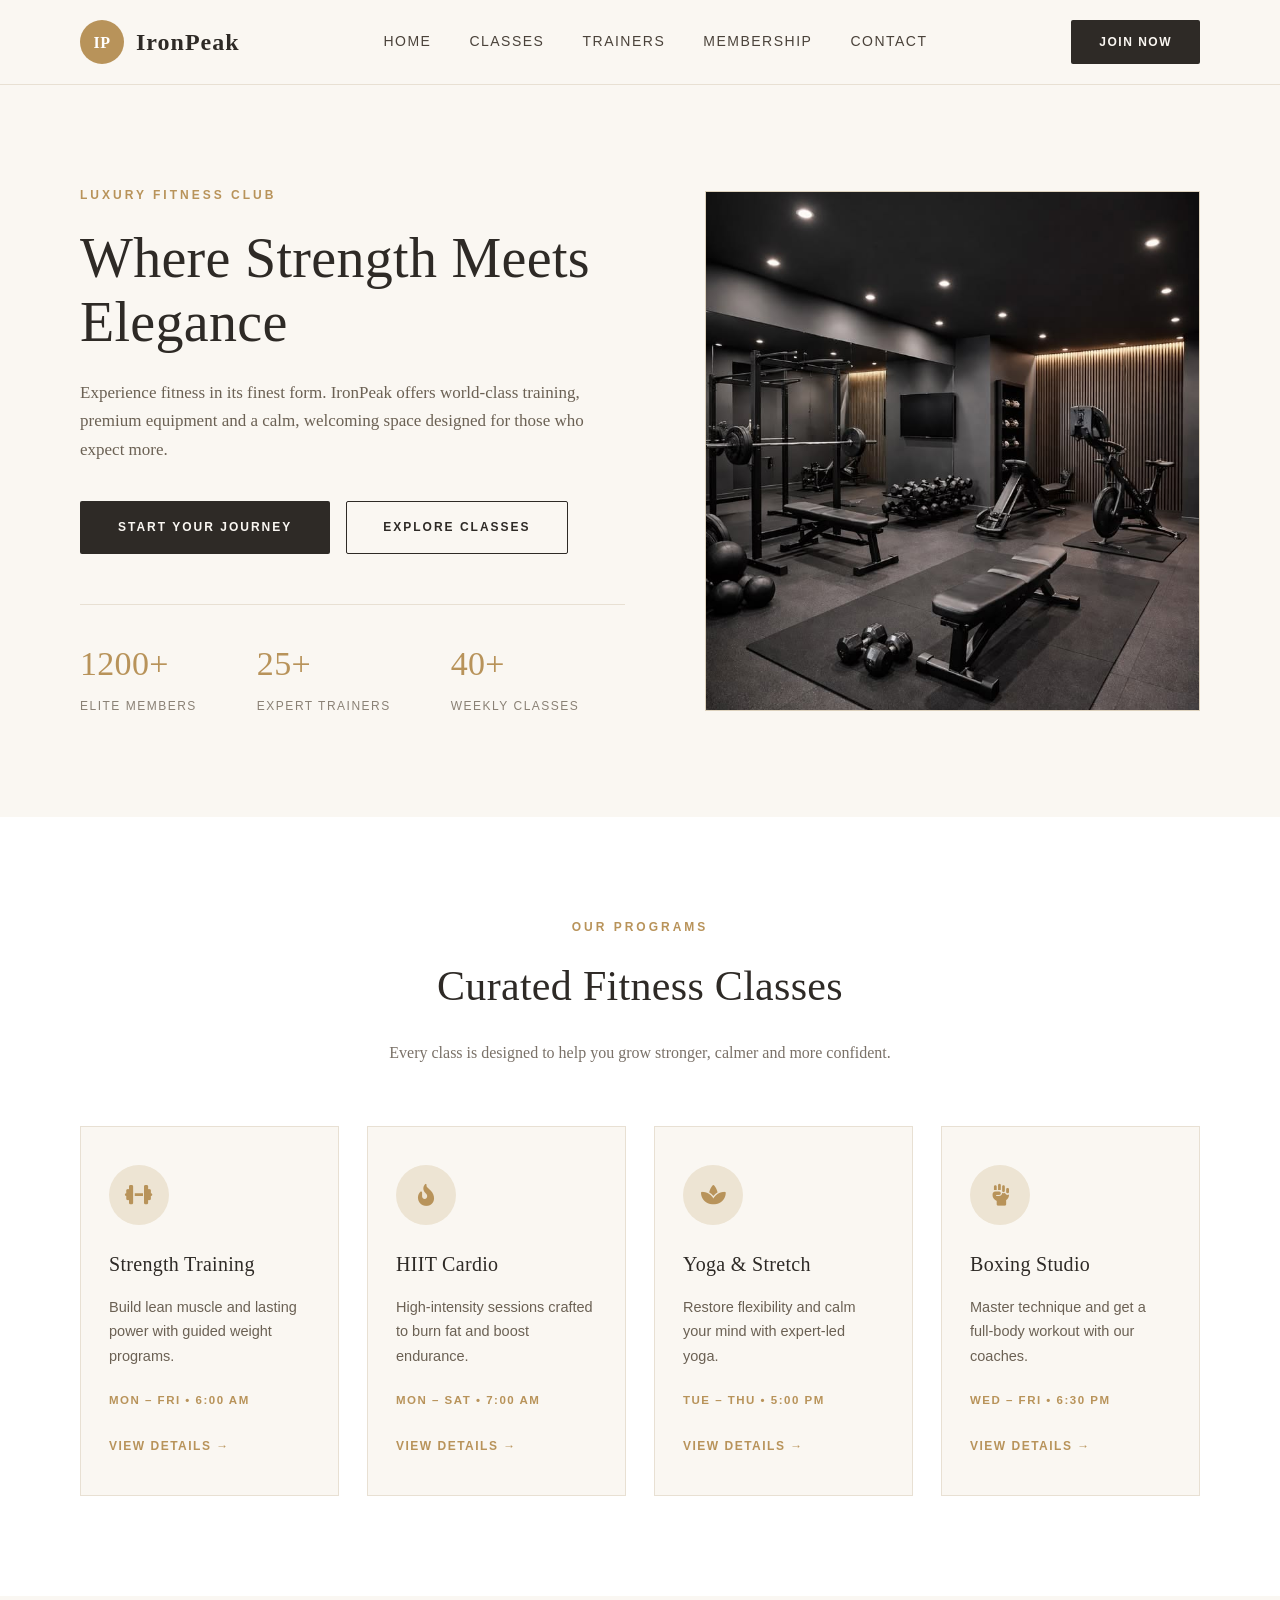
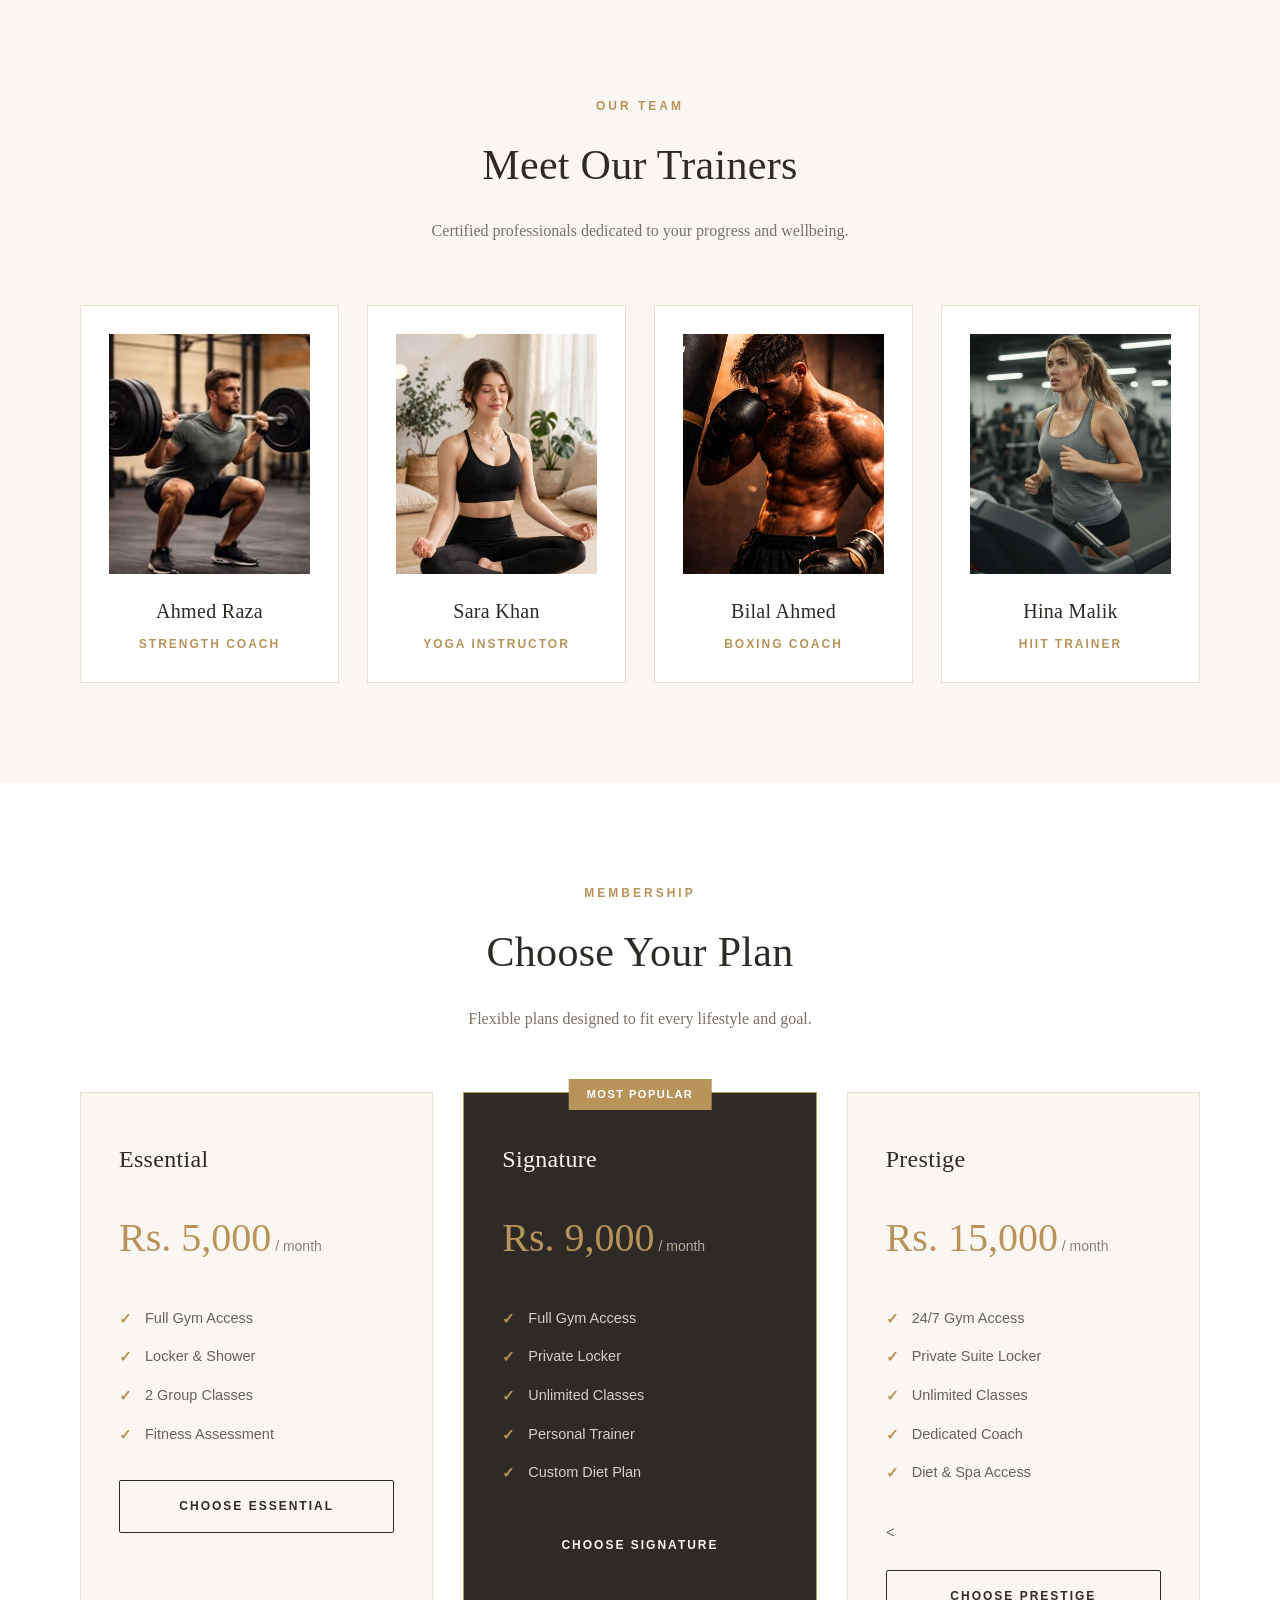
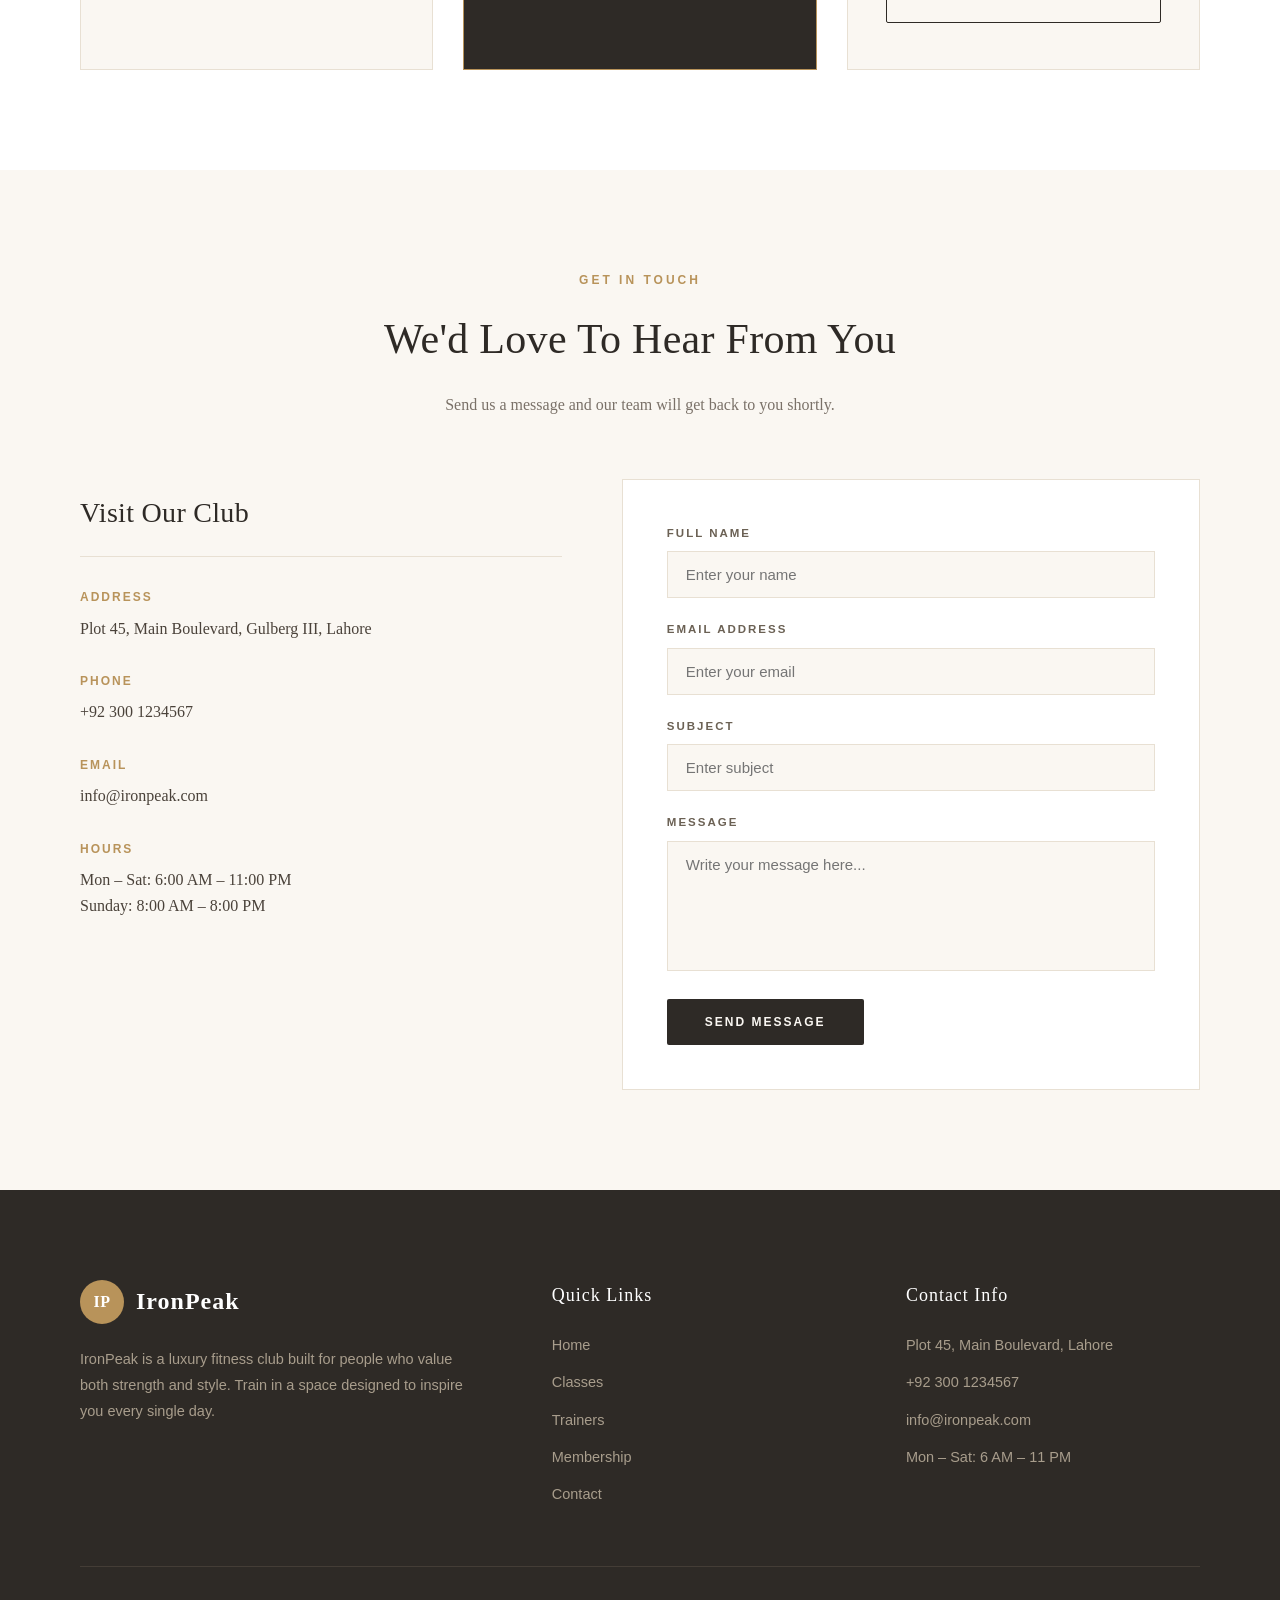
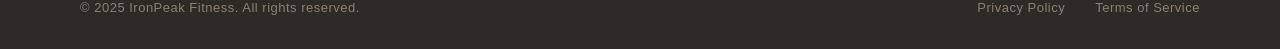
==== index.html @ 5d55758c "add assignment" ====
<!doctype html>
<html lang="en">
  <head>
    <meta charset="UTF-8" />
    <meta name="viewport" content="width=device-width, initial-scale=1.0" />
    <title>IronPeak — Luxury Fitness Club</title>
    <link
      rel="stylesheet"
      href="https://cdnjs.cloudflare.com/ajax/libs/font-awesome/6.5.1/css/all.min.css"
    />
    <link rel="stylesheet" href="style.css" />
  </head>
  <body>
    <!-- ===== HEADER ===== -->
    <header class="header">
      <div class="container header-inner">
        <a href="index.html" class="logo">
          <div class="logo-mark">IP</div>
          <div class="logo-text">IronPeak</div>
        </a>

        <nav class="nav">
          <a href="index.html">Home</a>
          <a href="#class">Classes</a>
          <a href="#trainers">Trainers</a>
          <a href="#membership">Membership</a>
          <a href="#contact">Contact</a>
        </nav>
        <a href="#membership" class="btn-header">Join Now</a>
      </div>
    </header>

    <!-- ===== HERO SECTION ===== -->
    <section class="hero" id="hero">
      <div class="container hero-inner">
        <div class="hero-text">
          <p class="hero-tag">LUXURY FITNESS CLUB</p>
          <h1>Where Strength Meets Elegance</h1>
          <p class="hero-desc">
            Experience fitness in its finest form. IronPeak offers world-class
            training, premium equipment and a calm, welcoming space designed for
            those who expect more.
          </p>

          <div class="hero-buttons">
            <a href="#membership" class="btn">Start Your Journey</a>
            <a href="#class" class="btn-outline">Explore Classes</a>
          </div>
          <div class="hero-stats">
            <div>
              <h3>1200+</h3>
              <p>Elite Members</p>
            </div>
            <div>
              <h3>25+</h3>
              <p>Expert Trainers</p>
            </div>
            <div>
              <h3>40+</h3>
              <p>Weekly Classes</p>
            </div>
          </div>
        </div>

        <div class="hero-image">
          <img src="img/gym.jpg" alt="Hero Image" />
        </div>
      </div>
    </section>

    <!-- ===== CLASSES SECTION ===== -->
    <section class="classes" id="class">
      <div class="container">
        <div class="section-head">
          <p class="section-tag">OUR PROGRAMS</p>
          <h2>Curated Fitness Classes</h2>
          <p class="section-sub">
            Every class is designed to help you grow stronger, calmer and more
            confident.
          </p>
        </div>

        <div class="class-grid">
          <div class="class-card">
            <div class="class-icon"><i class="fa-solid fa-dumbbell"></i></div>
            <h3>Strength Training</h3>
            <p>
              Build lean muscle and lasting power with guided weight programs.
            </p>
            <p class="class-time">Mon – Fri • 6:00 AM</p>
            <a href="strength-training.html" class="card-link"
              >View Details →</a
            >
          </div>

          <div class="class-card">
            <div class="class-icon">
              <i class="fa-solid fa-fire-flame-curved"></i>
            </div>
            <h3>HIIT Cardio</h3>
            <p>
              High-intensity sessions crafted to burn fat and boost endurance.
            </p>
            <p class="class-time">Mon – Sat • 7:00 AM</p>
            <a href="hiit-cardio.html" class="card-link">View Details →</a>
          </div>

          <div class="class-card">
            <div class="class-icon"><i class="fa-solid fa-spa"></i></div>
            <h3>Yoga &amp; Stretch</h3>
            <p>Restore flexibility and calm your mind with expert-led yoga.</p>
            <p class="class-time">Tue – Thu • 5:00 PM</p>
            <a href="yoga-stretch.html" class="card-link">View Details →</a>
          </div>

          <div class="class-card">
            <div class="class-icon"><i class="fa-solid fa-hand-fist"></i></div>
            <h3>Boxing Studio</h3>
            <p>
              Master technique and get a full-body workout with our coaches.
            </p>
            <p class="class-time">Wed – Fri • 6:30 PM</p>
            <a href="boxing-studio.html" class="card-link">View Details →</a>
          </div>
        </div>
      </div>
    </section>

    <!-- ===== TRAINERS SECTION ===== -->
    <section class="trainers" id="trainers">
      <div class="container">
        <div class="section-head">
          <p class="section-tag">OUR TEAM</p>
          <h2>Meet Our Trainers</h2>
          <p class="section-sub">
            Certified professionals dedicated to your progress and wellbeing.
          </p>
        </div>

        <div class="trainer-grid">
          <div class="trainer-card">
            <div class="trainer-photo">
              <img src="img/trainer1.jpg" alt="trainer" />
            </div>
            <h3>Ahmed Raza</h3>
            <p>Strength Coach</p>
          </div>

          <div class="trainer-card">
            <div class="trainer-photo">
              <img src="img/trainer2.jpg" alt="trainer" />
            </div>
            <h3>Sara Khan</h3>
            <p>Yoga Instructor</p>
          </div>

          <div class="trainer-card">
            <div class="trainer-photo">
              <img src="img/trainer3.jpg" alt="trainer" />
            </div>
            <h3>Bilal Ahmed</h3>
            <p>Boxing Coach</p>
          </div>

          <div class="trainer-card">
            <div class="trainer-photo">
              <img src="img/trainer4.jpg" alt="trainer" />
            </div>
            <h3>Hina Malik</h3>
            <p>HIIT Trainer</p>
          </div>
        </div>
      </div>
    </section>

    <!-- ===== MEMBERSHIP SECTION ===== -->
    <section class="membership" id="membership">
      <div class="container">
        <div class="section-head">
          <p class="section-tag">MEMBERSHIP</p>
          <h2>Choose Your Plan</h2>
          <p class="section-sub">
            Flexible plans designed to fit every lifestyle and goal.
          </p>
        </div>

        <div class="plan-grid">
          <div class="plan-card">
            <h3>Essential</h3>
            <p class="plan-price">Rs. 5,000<span> / month</span></p>
            <ul class="plan-list">
              <li>Full Gym Access</li>
              <li>Locker &amp; Shower</li>
              <li>2 Group Classes</li>
              <li>Fitness Assessment</li>
            </ul>
            <a href="essential-plan.html" class="btn-outline"
              >Choose Essential</a
            >
          </div>

          <div class="plan-card featured">
            <p class="plan-tag">MOST POPULAR</p>
            <h3>Signature</h3>
            <p class="plan-price">Rs. 9,000<span> / month</span></p>
            <ul class="plan-list">
              <li>Full Gym Access</li>
              <li>Private Locker</li>
              <li>Unlimited Classes</li>
              <li>Personal Trainer</li>
              <li>Custom Diet Plan</li>
            </ul>
            <a href="signature-plan.html" class="btn">Choose Signature</a>
          </div>

          <div class="plan-card">
            <h3>Prestige</h3>
            <p class="plan-price">Rs. 15,000<span> / month</span></p>
            <ul class="plan-list">
              <li>24/7 Gym Access</li>
              <li>Private Suite Locker</li>
              <li>Unlimited Classes</li>
              <li>Dedicated Coach</li>
              <li>Diet &amp; Spa Access</li>
            </ul>
            <<a href="prestige-plan.html" class="btn-outline"
              >Choose Prestige</a
            >
          </div>
        </div>
      </div>
    </section>

    <!-- ===== CONTACT SECTION ===== -->
    <section class="contact" id="contact">
      <div class="container">
        <div class="section-head">
          <p class="section-tag">GET IN TOUCH</p>
          <h2>We'd Love To Hear From You</h2>
          <p class="section-sub">
            Send us a message and our team will get back to you shortly.
          </p>
        </div>

        <div class="contact-grid">
          <div class="contact-info">
            <h3>Visit Our Club</h3>

            <div class="info-item">
              <strong>Address</strong>
              <p>Plot 45, Main Boulevard, Gulberg III, Lahore</p>
            </div>

            <div class="info-item">
              <strong>Phone</strong>
              <p>+92 300 1234567</p>
            </div>

            <div class="info-item">
              <strong>Email</strong>
              <p>info@ironpeak.com</p>
            </div>

            <div class="info-item">
              <strong>Hours</strong>
              <p>Mon – Sat: 6:00 AM – 11:00 PM</p>
              <p>Sunday: 8:00 AM – 8:00 PM</p>
            </div>
          </div>

          <form class="contact-form">
            <div class="form-group">
              <label>Full Name</label>
              <input type="text" placeholder="Enter your name" required />
            </div>

            <div class="form-group">
              <label>Email Address</label>
              <input type="email" placeholder="Enter your email" required />
            </div>

            <div class="form-group">
              <label>Subject</label>
              <input type="text" placeholder="Enter subject" required />
            </div>

            <div class="form-group">
              <label>Message</label>
              <textarea
                placeholder="Write your message here..."
                required
              ></textarea>
            </div>

            <button type="submit" class="btn">Send Message</button>
          </form>
        </div>
      </div>
    </section>

    <!-- ===== FOOTER ===== -->
    <footer class="footer">
      <div class="container">
        <div class="footer-grid">
          <!-- Column 1 -->
          <div class="footer-col">
            <a href="#" class="logo footer-logo">
              <div class="logo-mark">IP</div>
              <div class="logo-text">IronPeak</div>
            </a>
            <p class="footer-about">
              IronPeak is a luxury fitness club built for people who value both
              strength and style. Train in a space designed to inspire you every
              single day.
            </p>
          </div>

          <!-- Column 2 -->
          <div class="footer-col">
            <h4>Quick Links</h4>
            <ul class="footer-list">
              <li><a href="#hero">Home</a></li>
              <li><a href="#class">Classes</a></li>
              <li><a href="#trainers">Trainers</a></li>
              <li><a href="#membership">Membership</a></li>
              <li><a href="#contact">Contact</a></li>
            </ul>
          </div>

          <!-- Column 3 -->
          <div class="footer-col">
            <h4>Contact Info</h4>
            <ul class="footer-list">
              <li>Plot 45, Main Boulevard, Lahore</li>
              <li>+92 300 1234567</li>
              <li>info@ironpeak.com</li>
              <li>Mon – Sat: 6 AM – 11 PM</li>
            </ul>
          </div>
        </div>

        <div class="footer-bottom">
          <p>© 2025 IronPeak Fitness. All rights reserved.</p>
          <div class="footer-bottom-links">
            <a href="#">Privacy Policy</a>
            <a href="#">Terms of Service</a>
          </div>
        </div>
      </div>
    </footer>
  </body>
</html>
---- style.css ----
/* ===== RESET ===== */
* {
  margin: 0;
  padding: 0;
  box-sizing: border-box;
}

body {
  font-family: "Georgia", "Times New Roman", serif;
  background-color: #faf7f2;
  color: #2e2a26;
  line-height: 1.7;
  font-size: 16px;
}

html {
  scroll-behavior: smooth;
}

h1,
h2,
h3,
h4 {
  font-family: "Georgia", serif;
  font-weight: normal;
  letter-spacing: 0.3px;
}

/* ===== CONTAINER (this fixes "corner" problem) ===== */
.container {
  max-width: 1200px;
  margin: 0 auto;
  padding: 0 40px;
}

/* ===== HEADER ===== */
.header {
  background-color: #faf7f2;
  border-bottom: 1px solid #e8e0d3;
  padding: 20px 0;
  position: sticky;
  top: 0;
  z-index: 100;
}

.header-inner {
  display: grid;
  grid-template-columns: auto 1fr auto;
  align-items: center;
  gap: 40px;
}

.logo {
  display: grid;
  grid-auto-flow: column;
  align-items: center;
  gap: 12px;
  text-decoration: none;
}

.logo-mark {
  width: 44px;
  height: 44px;
  background-color: #b8935a;
  color: #ffffff;
  border-radius: 50%;
  display: grid;
  place-items: center;
  font-family: "Georgia", serif;
  font-size: 16px;
  font-weight: bold;
  letter-spacing: 0.5px;
}

.logo-text {
  font-family: "Georgia", serif;
  font-size: 24px;
  color: #2e2a26;
  font-weight: bold;
  letter-spacing: 1px;
}

.nav {
  display: grid;
  grid-auto-flow: column;
  justify-content: center;
  gap: 38px;
}

.nav a {
  color: #4a423a;
  text-decoration: none;
  font-family: Arial, sans-serif;
  font-size: 14px;
  letter-spacing: 1.5px;
  text-transform: uppercase;
  font-weight: 500;
}

.nav a:hover {
  color: #b8935a;
}

.btn-header {
  background-color: #2e2a26;
  color: #faf7f2;
  border: none;
  padding: 12px 28px;
  font-family: Arial, sans-serif;
  font-size: 12px;
  letter-spacing: 1.5px;
  text-transform: uppercase;
  font-weight: bold;
  cursor: pointer;
  border-radius: 2px;
  text-decoration: none;
  display: inline-block;
  text-align: center;
}

.btn-header:hover {
  background-color: #b8935a;
}

/* ===== BUTTONS ===== */
.btn {
  background-color: #2e2a26;
  color: #faf7f2;
  border: none;
  padding: 16px 38px;
  font-family: Arial, sans-serif;
  font-size: 12px;
  letter-spacing: 2px;
  text-transform: uppercase;
  font-weight: bold;
  cursor: pointer;
  border-radius: 2px;
}

.btn:hover {
  background-color: #b8935a;
}

.btn-outline {
  background-color: transparent;
  color: #2e2a26;
  border: 1px solid #2e2a26;
  padding: 15px 36px;
  font-family: Arial, sans-serif;
  font-size: 12px;
  letter-spacing: 2px;
  text-transform: uppercase;
  font-weight: bold;
  cursor: pointer;
  border-radius: 2px;
}

.btn-outline:hover {
  background-color: #2e2a26;
  color: #faf7f2;
}

/* ===== HERO SECTION ===== */
.hero {
  padding: 100px 0;
  background-color: #faf7f2;
}

.hero-inner {
  display: grid;
  grid-template-columns: 1.1fr 1fr;
  gap: 80px;
  align-items: center;
}

.hero-tag {
  color: #b8935a;
  font-family: Arial, sans-serif;
  font-size: 12px;
  letter-spacing: 3px;
  font-weight: bold;
  margin-bottom: 20px;
}

.hero-text h1 {
  font-size: 56px;
  line-height: 1.15;
  color: #2e2a26;
  margin-bottom: 24px;
}

.hero-desc {
  font-size: 17px;
  color: #6b6154;
  margin-bottom: 36px;
  max-width: 520px;
}

.hero-buttons {
  display: grid;
  grid-auto-flow: column;
  gap: 16px;
  justify-content: start;
  margin-bottom: 50px;
}

.btn {
  background-color: #2e2a26;
  color: #faf7f2;
  border: none;
  padding: 16px 38px;
  font-family: Arial, sans-serif;
  font-size: 12px;
  letter-spacing: 2px;
  text-transform: uppercase;
  font-weight: bold;
  cursor: pointer;
  border-radius: 2px;
  text-decoration: none; /* ← naya */
  display: inline-block; /* ← naya */
  text-align: center; /* ← naya */
}

.btn-outline {
  background-color: transparent;
  color: #2e2a26;
  border: 1px solid #2e2a26;
  padding: 15px 36px;
  font-family: Arial, sans-serif;
  font-size: 12px;
  letter-spacing: 2px;
  text-transform: uppercase;
  font-weight: bold;
  cursor: pointer;
  border-radius: 2px;
  text-decoration: none; /* ← naya */
  display: inline-block; /* ← naya */
  text-align: center; /* ← naya */
}

.hero-stats {
  display: grid;
  grid-template-columns: repeat(3, auto);
  gap: 60px;
  justify-content: start;
  border-top: 1px solid #e8e0d3;
  padding-top: 30px;
}

.hero-stats h3 {
  font-size: 34px;
  color: #b8935a;
  margin-bottom: 4px;
}

.hero-stats p {
  font-family: Arial, sans-serif;
  font-size: 12px;
  letter-spacing: 1.5px;
  text-transform: uppercase;
  color: #8a8175;
}

.hero-image {
  background-color: #ede4d3;
  border: 1px solid #ddd2bd;
  height: 520px;
  overflow: hidden;
}

.hero-image img {
  width: 100%;
  height: 100%;
  object-fit: cover;
  display: block;
}
/* ===== SECTION HEAD (shared) ===== */
.section-head {
  text-align: center;
  margin-bottom: 60px;
}

.section-tag {
  color: #b8935a;
  font-family: Arial, sans-serif;
  font-size: 12px;
  letter-spacing: 3px;
  font-weight: bold;
  margin-bottom: 14px;
}

.section-head h2 {
  font-size: 42px;
  color: #2e2a26;
  margin-bottom: 16px;
}

.section-sub {
  font-size: 16px;
  color: #7a7168;
  max-width: 600px;
  margin: 0 auto;
}

/* ===== CLASSES SECTION ===== */
.classes {
  padding: 100px 0;
  background-color: #ffffff;
}

.class-grid {
  display: grid;
  grid-template-columns: repeat(4, 1fr);
  gap: 28px;
}

.class-card {
  background-color: #faf7f2;
  border: 1px solid #e8e0d3;
  padding: 38px 28px;
  display: grid;
  gap: 14px;
  transition: 0.3s;
}

.class-card:hover {
  border-color: #b8935a;
  transform: translateY(-5px);
}

.class-icon {
  width: 60px;
  height: 60px;
  background-color: #ede4d3;
  display: grid;
  place-items: center;
  border-radius: 50%;
  margin-bottom: 8px;
  color: #b8935a;
}

.class-icon i {
  font-size: 22px;
}

.class-card h3 {
  font-size: 20px;
  color: #2e2a26;
}

.class-card p {
  font-size: 14.5px;
  color: #6b6154;
  font-family: Arial, sans-serif;
  line-height: 1.7;
}

.class-time {
  color: #b8935a !important;
  font-family: Arial, sans-serif !important;
  font-size: 11.5px !important;
  letter-spacing: 1.5px;
  text-transform: uppercase;
  font-weight: bold;
  margin-top: 8px;
}

.card-link {
  color: #b8935a;
  text-decoration: none;
  font-family: Arial, sans-serif;
  font-size: 12px;
  letter-spacing: 1.5px;
  text-transform: uppercase;
  font-weight: bold;
  margin-top: 10px;
  display: inline-block;
}

.card-link:hover {
  color: #2e2a26;
}

/* ===== TRAINERS SECTION ===== */
.trainers {
  padding: 100px 0;
  background-color: #faf7f2;
}

.trainer-grid {
  display: grid;
  grid-template-columns: repeat(4, 1fr);
  gap: 28px;
}

.trainer-card {
  background-color: #ffffff;
  border: 1px solid #e8e0d3;
  padding: 28px;
  text-align: center;
  transition: 0.3s;
}

.trainer-card:hover {
  border-color: #b8935a;
}

.trainer-photo {
  height: 240px;
  background-color: #ede4d3;
  overflow: hidden;
  margin-bottom: 20px;
}

.trainer-photo img {
  width: 100%;
  height: 100%;
  object-fit: cover;
  display: block;
  transition: 0.4s;
}

.trainer-card:hover .trainer-photo img {
  transform: scale(1.05);
}

.trainer-card h3 {
  font-size: 20px;
  color: #2e2a26;
  margin-bottom: 6px;
}

.trainer-card p {
  font-family: Arial, sans-serif;
  font-size: 12px;
  letter-spacing: 2px;
  text-transform: uppercase;
  color: #b8935a;
  font-weight: bold;
}

/* ===== MEMBERSHIP SECTION ===== */
.membership {
  padding: 100px 0;
  background-color: #ffffff;
}

.plan-grid {
  display: grid;
  grid-template-columns: repeat(3, 1fr);
  gap: 30px;
}

.plan-card {
  background-color: #faf7f2;
  border: 1px solid #e8e0d3;
  padding: 46px 38px;
  display: grid;
  gap: 24px;
  align-content: start;
  position: relative;
  transition: 0.3s;
}

.plan-card.featured {
  background-color: #2e2a26;
  color: #faf7f2;
  border: 1px solid #b8935a;
}

.plan-tag {
  position: absolute;
  top: -14px;
  left: 50%;
  transform: translateX(-50%);
  background-color: #b8935a;
  color: #ffffff;
  font-family: Arial, sans-serif;
  font-size: 11px;
  font-weight: bold;
  letter-spacing: 1.5px;
  padding: 6px 18px;
}

.plan-card h3 {
  font-size: 24px;
  color: #2e2a26;
}

.plan-card.featured h3 {
  color: #faf7f2;
}

.plan-price {
  font-size: 40px;
  color: #b8935a;
  font-weight: normal;
  font-family: Georgia, serif;
}

.plan-price span {
  font-size: 14px;
  color: #8a8175;
  font-family: Arial, sans-serif;
}

.plan-card.featured .plan-price span {
  color: #b8ab99;
}

.plan-list {
  list-style: none;
  display: grid;
  gap: 14px;
  padding: 10px 0;
}

.plan-list li {
  font-family: Arial, sans-serif;
  font-size: 14.5px;
  color: #6b6154;
  padding-left: 26px;
  position: relative;
}

.plan-list li::before {
  content: "✓";
  position: absolute;
  left: 0;
  color: #b8935a;
  font-weight: bold;
  font-size: 15px;
}

.plan-card.featured .plan-list li {
  color: #d8d0c2;
}

/* ===== CONTACT SECTION ===== */
.contact {
  padding: 100px 0;
  background-color: #faf7f2;
}

.contact-grid {
  display: grid;
  grid-template-columns: 1fr 1.2fr;
  gap: 60px;
  align-items: start;
}

.contact-info {
  display: grid;
  gap: 30px;
  align-content: start;
  padding-top: 10px;
}

.contact-info h3 {
  font-size: 28px;
  color: #2e2a26;
  padding-bottom: 20px;
  border-bottom: 1px solid #e8e0d3;
}

.info-item strong {
  display: block;
  color: #b8935a;
  font-family: Arial, sans-serif;
  font-size: 12px;
  letter-spacing: 2px;
  text-transform: uppercase;
  font-weight: bold;
  margin-bottom: 8px;
}

.info-item p {
  color: #4a423a;
  font-size: 16px;
  line-height: 1.6;
}

.contact-form {
  background-color: #ffffff;
  border: 1px solid #e8e0d3;
  padding: 44px;
  display: grid;
  gap: 22px;
  align-content: start;
}

.form-group {
  display: grid;
  gap: 8px;
}

.form-group label {
  font-family: Arial, sans-serif;
  font-size: 11.5px;
  letter-spacing: 2px;
  text-transform: uppercase;
  color: #6b6154;
  font-weight: bold;
}

.form-group input,
.form-group textarea {
  background-color: #faf7f2;
  border: 1px solid #e8e0d3;
  padding: 14px 18px;
  color: #2e2a26;
  font-size: 15px;
  font-family: Arial, sans-serif;
  width: 100%;
  border-radius: 0;
}

.form-group textarea {
  height: 130px;
  resize: none;
}

.form-group input:focus,
.form-group textarea:focus {
  outline: none;
  border-color: #b8935a;
  background-color: #ffffff;
}

.contact-form .btn {
  justify-self: start;
  margin-top: 6px;
}

/* ===== VIEW DETAILS LINK (home cards) ===== */
.card-link {
  color: #b8935a;
  text-decoration: none;
  font-family: Arial, sans-serif;
  font-size: 12px;
  letter-spacing: 1.5px;
  text-transform: uppercase;
  font-weight: bold;
  margin-top: 12px;
  display: inline-block;
  transition: 0.3s;
}

.card-link:hover {
  color: #2e2a26;
}

/* ===== CLASS DETAIL PAGE ===== */
.class-detail-page {
  padding: 60px 0 100px;
  background-color: #faf7f2;
}

.back-link {
  display: inline-grid;
  grid-auto-flow: column;
  align-items: center;
  gap: 8px;
  color: #b8935a;
  text-decoration: none;
  font-family: Arial, sans-serif;
  font-size: 12px;
  letter-spacing: 2px;
  text-transform: uppercase;
  font-weight: bold;
  margin-bottom: 40px;
}

.back-link:hover {
  color: #2e2a26;
}

.class-detail-grid {
  display: grid;
  grid-template-columns: 1fr 1fr;
  gap: 60px;
  align-items: start;
}

.class-detail-image {
  height: 560px;
  overflow: hidden;
  border: 1px solid #e8e0d3;
  background-color: #ede4d3;
  position: sticky;
  top: 100px;
}

.class-detail-image img {
  width: 100%;
  height: 100%;
  object-fit: cover;
  display: block;
}

.class-detail-info h1 {
  font-size: 44px;
  color: #2e2a26;
  margin: 12px 0 20px;
}

.class-detail-lead {
  font-size: 17px;
  color: #6b6154;
  margin-bottom: 36px;
  line-height: 1.7;
}

.class-meta {
  display: grid;
  grid-template-columns: repeat(2, 1fr);
  gap: 24px;
  padding: 30px 0;
  border-top: 1px solid #e8e0d3;
  border-bottom: 1px solid #e8e0d3;
  margin-bottom: 36px;
}

.class-meta strong {
  display: block;
  color: #b8935a;
  font-family: Arial, sans-serif;
  font-size: 11.5px;
  letter-spacing: 2px;
  text-transform: uppercase;
  font-weight: bold;
  margin-bottom: 6px;
}

.class-meta p {
  color: #2e2a26;
  font-size: 16px;
}

.class-detail-info h3 {
  font-size: 20px;
  color: #2e2a26;
  margin: 28px 0 16px;
}

.class-points {
  list-style: none;
  display: grid;
  gap: 12px;
  margin-bottom: 10px;
}

.class-points li {
  font-family: Arial, sans-serif;
  font-size: 15px;
  color: #4a423a;
  padding-left: 26px;
  position: relative;
  line-height: 1.6;
}

.class-points li::before {
  content: "✓";
  position: absolute;
  left: 0;
  color: #b8935a;
  font-weight: bold;
}

.class-detail-info .btn {
  margin-top: 40px;
}

/* ===== FOOTER ===== */
.footer {
  background-color: #2e2a26;
  color: #d8d0c2;
  padding: 90px 0 30px;
}

.footer-grid {
  display: grid;
  grid-template-columns: 1.4fr 1fr 1fr;
  gap: 60px;
  padding-bottom: 60px;
  border-bottom: 1px solid #443d36;
}

.footer-col h4 {
  color: #ffffff;
  font-size: 18px;
  margin-bottom: 24px;
  letter-spacing: 1px;
}

.footer-logo {
  margin-bottom: 22px;
  display: inline-grid;
}

.footer-logo .logo-text {
  color: #ffffff;
}

.footer-logo .logo-mark {
  background-color: #b8935a;
}

.footer-about {
  font-family: Arial, sans-serif;
  font-size: 14.5px;
  color: #a89d8c;
  line-height: 1.8;
  margin-bottom: 26px;
  max-width: 400px;
}

.footer-list {
  list-style: none;
  display: grid;
  gap: 14px;
}

.footer-list li {
  font-family: Arial, sans-serif;
  font-size: 14.5px;
  color: #a89d8c;
  line-height: 1.6;
}

.footer-list a {
  color: #a89d8c;
  text-decoration: none;
  transition: 0.3s;
}

.footer-list a:hover {
  color: #b8935a;
}

.footer-bottom {
  display: grid;
  grid-template-columns: 1fr auto;
  align-items: center;
  padding-top: 30px;
  font-family: Arial, sans-serif;
  font-size: 13px;
  color: #8a8175;
  letter-spacing: 0.5px;
}

.footer-bottom-links {
  display: grid;
  grid-auto-flow: column;
  gap: 30px;
}

.footer-bottom-links a {
  color: #8a8175;
  text-decoration: none;
}

.footer-bottom-links a:hover {
  color: #b8935a;
}


/* ===== PLAN DETAIL PAGE ===== */
.plan-detail-page {
    padding: 60px 0 100px;
    background-color: #faf7f2;
}

.plan-detail-grid {
    display: grid;
    grid-template-columns: 1fr 1fr;
    gap: 60px;
    align-items: start;
}

.plan-detail-image {
    height: 560px;
    overflow: hidden;
    border: 1px solid #e8e0d3;
    background-color: #ede4d3;
    position: sticky;
    top: 100px;
}

.plan-detail-image img {
    width: 100%;
    height: 100%;
    object-fit: cover;
    display: block;
}

.plan-detail-info h1 {
    font-size: 44px;
    color: #2e2a26;
    margin: 12px 0 14px;
}

.plan-detail-price {
    font-size: 32px;
    color: #b8935a;
    font-family: Georgia, serif;
    margin-bottom: 26px;
}

.plan-detail-price span {
    font-size: 15px;
    color: #8a8175;
    font-family: Arial, sans-serif;
}

.plan-detail-lead {
    font-size: 17px;
    color: #6b6154;
    margin-bottom: 30px;
    line-height: 1.7;
}

.plan-detail-info h3 {
    font-size: 20px;
    color: #2e2a26;
    margin: 28px 0 16px;
}

.plan-features {
    list-style: none;
    display: grid;
    gap: 12px;
}

.plan-features li {
    font-family: Arial, sans-serif;
    font-size: 15px;
    color: #4a423a;
    padding-left: 26px;
    position: relative;
    line-height: 1.6;
}

.plan-features li::before {
    content: "✓";
    position: absolute;
    left: 0;
    color: #b8935a;
    font-weight: bold;
}

.plan-detail-actions {
    display: grid;
    grid-auto-flow: column;
    gap: 14px;
    justify-content: start;
    margin-top: 40px;
}


/* ===== RESPONSIVE ===== */

/* Tablet — 1024px aur neeche */
@media (max-width: 1024px) {
  .container {
    padding: 0 30px;
  }

  .header-inner {
    gap: 20px;
  }

  .nav {
    gap: 22px;
  }

  .nav a {
    font-size: 12.5px;
    letter-spacing: 1px;
  }

  .hero-inner {
    grid-template-columns: 1fr;
    gap: 50px;
  }

  .hero-text h1 {
    font-size: 44px;
  }

  .hero-desc {
    max-width: 100%;
  }

  .hero-image {
    height: 420px;
  }

  .class-grid,
  .trainer-grid {
    grid-template-columns: repeat(2, 1fr);
  }

  .plan-grid {
    grid-template-columns: 1fr;
    max-width: 520px;
    margin: 0 auto;
  }

  .contact-grid {
    grid-template-columns: 1fr;
    gap: 40px;
  }

  .contact-info {
    padding-top: 0;
  }

  .footer-grid {
    grid-template-columns: 1fr 1fr;
    gap: 40px;
  }

  .hero,
  .classes,
  .trainers,
  .membership,
  .contact {
    padding: 70px 0;
  }

  .section-head {
    margin-bottom: 45px;
  }

  .section-head h2 {
    font-size: 34px;
  }
}

/* Mobile — 700px aur neeche */
@media (max-width: 700px) {
  body {
    font-size: 15px;
  }

  .container {
    padding: 0 22px;
  }

  /* Header — nav hide, sirf logo aur button */
  .header {
    padding: 16px 0;
  }

  .header-inner {
    grid-template-columns: 1fr auto;
    gap: 14px;
  }

  .nav {
        grid-column: 1 / -1;         /* poori row le */
        grid-auto-flow: row;          /* horizontal se vertical */
        justify-content: center;
        gap: 14px;
        padding-top: 14px;
        border-top: 1px solid #e8e0d3;
    }

    .nav a {
        font-size: 12.5px;
        letter-spacing: 1px;
    }

    .logo-text {
        font-size: 20px;
    }

    .logo-mark {
        width: 38px;
        height: 38px;
        font-size: 14px;
    }

    .btn-header {
        padding: 10px 18px;
        font-size: 11px;
        letter-spacing: 1px;
    }

  /* Hero */
  .hero {
    padding: 50px 0;
  }

  .hero-inner {
    gap: 35px;
  }

  .hero-tag {
    font-size: 11px;
    letter-spacing: 2px;
    margin-bottom: 14px;
  }

  .hero-text h1 {
    font-size: 32px;
    margin-bottom: 18px;
  }

  .hero-desc {
    font-size: 15px;
    margin-bottom: 26px;
  }

  .hero-buttons {
    grid-auto-flow: row;
    gap: 12px;
    margin-bottom: 35px;
  }

  .btn,
  .btn-outline {
    padding: 13px 24px;
    font-size: 11px;
    letter-spacing: 1.5px;
    text-align: center;
  }

  .hero-stats {
    grid-template-columns: repeat(3, 1fr);
    gap: 16px;
    padding-top: 22px;
  }

  .hero-stats h3 {
    font-size: 24px;
  }

  .hero-stats p {
    font-size: 10px;
    letter-spacing: 1px;
  }

  .hero-image {
    height: 300px;
  }

  /* Section head */
  .section-head {
    margin-bottom: 35px;
  }

  .section-tag {
    font-size: 11px;
    letter-spacing: 2px;
    margin-bottom: 10px;
  }

  .section-head h2 {
    font-size: 26px;
    margin-bottom: 12px;
  }

  .section-sub {
    font-size: 14px;
  }

  /* All sections padding */
  .classes,
  .trainers,
  .membership,
  .contact {
    padding: 50px 0;
  }

  /* Grids — single column */
  .class-grid,
  .trainer-grid {
    grid-template-columns: 1fr;
    gap: 20px;
  }

  .class-card {
    padding: 30px 24px;
  }

  .trainer-photo {
    height: 280px;
  }

  /* Membership */
  .plan-grid {
    gap: 24px;
  }

  .plan-card {
    padding: 36px 28px;
    gap: 20px;
  }

  .plan-price {
    font-size: 32px;
  }

  .plan-card h3 {
    font-size: 22px;
  }

  /* Contact */
  .contact-grid {
    gap: 30px;
  }

  .contact-info h3 {
    font-size: 22px;
    padding-bottom: 16px;
  }

  .info-item p {
    font-size: 15px;
  }

  .contact-form {
    padding: 28px 22px;
    gap: 18px;
  }

  .form-group input,
  .form-group textarea {
    padding: 12px 14px;
    font-size: 14px;
  }

  .form-group textarea {
    height: 110px;
  }

  .contact-form .btn {
    justify-self: stretch;
    text-align: center;
  }

  /* Footer */
  .footer {
    padding: 60px 0 25px;
  }

  .footer-grid {
    grid-template-columns: 1fr;
    gap: 35px;
    padding-bottom: 40px;
  }

  .footer-about {
    font-size: 14px;
    max-width: 100%;
  }

  .footer-col h4 {
    font-size: 16px;
    margin-bottom: 18px;
  }

  .footer-list li,
  .footer-list a {
    font-size: 14px;
  }

  .footer-bottom {
    grid-template-columns: 1fr;
    gap: 14px;
    text-align: center;
    padding-top: 24px;
  }

  .footer-bottom-links {
    grid-auto-flow: column;
    justify-content: center;
    gap: 22px;
  }
}

/* Chhote mobile — 400px aur neeche */
@media (max-width: 400px) {
  .container {
    padding: 0 18px;
  }

  .hero-text h1 {
    font-size: 27px;
  }

  .logo-text {
    font-size: 18px;
  }

  .btn-header {
    padding: 9px 14px;
    font-size: 10px;
  }

  .section-head h2 {
    font-size: 22px;
  }

  .hero-stats h3 {
    font-size: 20px;
  }

  .hero-stats p {
    font-size: 9px;
  }

  .plan-price {
    font-size: 28px;
  }

  .contact-form {
    padding: 24px 18px;
  }
}

@media (max-width: 1024px) {
  .class-detail-grid {
    grid-template-columns: 1fr;
    gap: 40px;
  }

  .class-detail-image {
    height: 420px;
    position: static;
  }

  .class-detail-info h1 {
    font-size: 36px;
  }
}

@media (max-width: 700px) {
  .class-detail-page {
    padding: 40px 0 60px;
  }

  .class-detail-image {
    height: 300px;
  }

  .class-detail-info h1 {
    font-size: 28px;
  }

  .class-detail-lead {
    font-size: 15px;
  }

  .class-meta {
    grid-template-columns: 1fr;
    gap: 18px;
    padding: 22px 0;
  }

  .class-detail-info h3 {
    font-size: 18px;
  }
}

@media (max-width: 1024px) {
    .plan-detail-grid {
        grid-template-columns: 1fr;
        gap: 40px;
    }

    .plan-detail-image {
        height: 420px;
        position: static;
    }

    .plan-detail-info h1 {
        font-size: 36px;
    }
}

@media (max-width: 700px) {
    .plan-detail-page {
        padding: 40px 0 60px;
    }

    .plan-detail-image {
        height: 280px;
    }

    .plan-detail-info h1 {
        font-size: 28px;
    }

    .plan-detail-price {
        font-size: 26px;
    }

    .plan-detail-lead {
        font-size: 15px;
    }

    .plan-detail-actions {
        grid-auto-flow: row;
    }

    .plan-detail-actions .btn,
    .plan-detail-actions .btn-outline {
        text-align: center;
    }
}
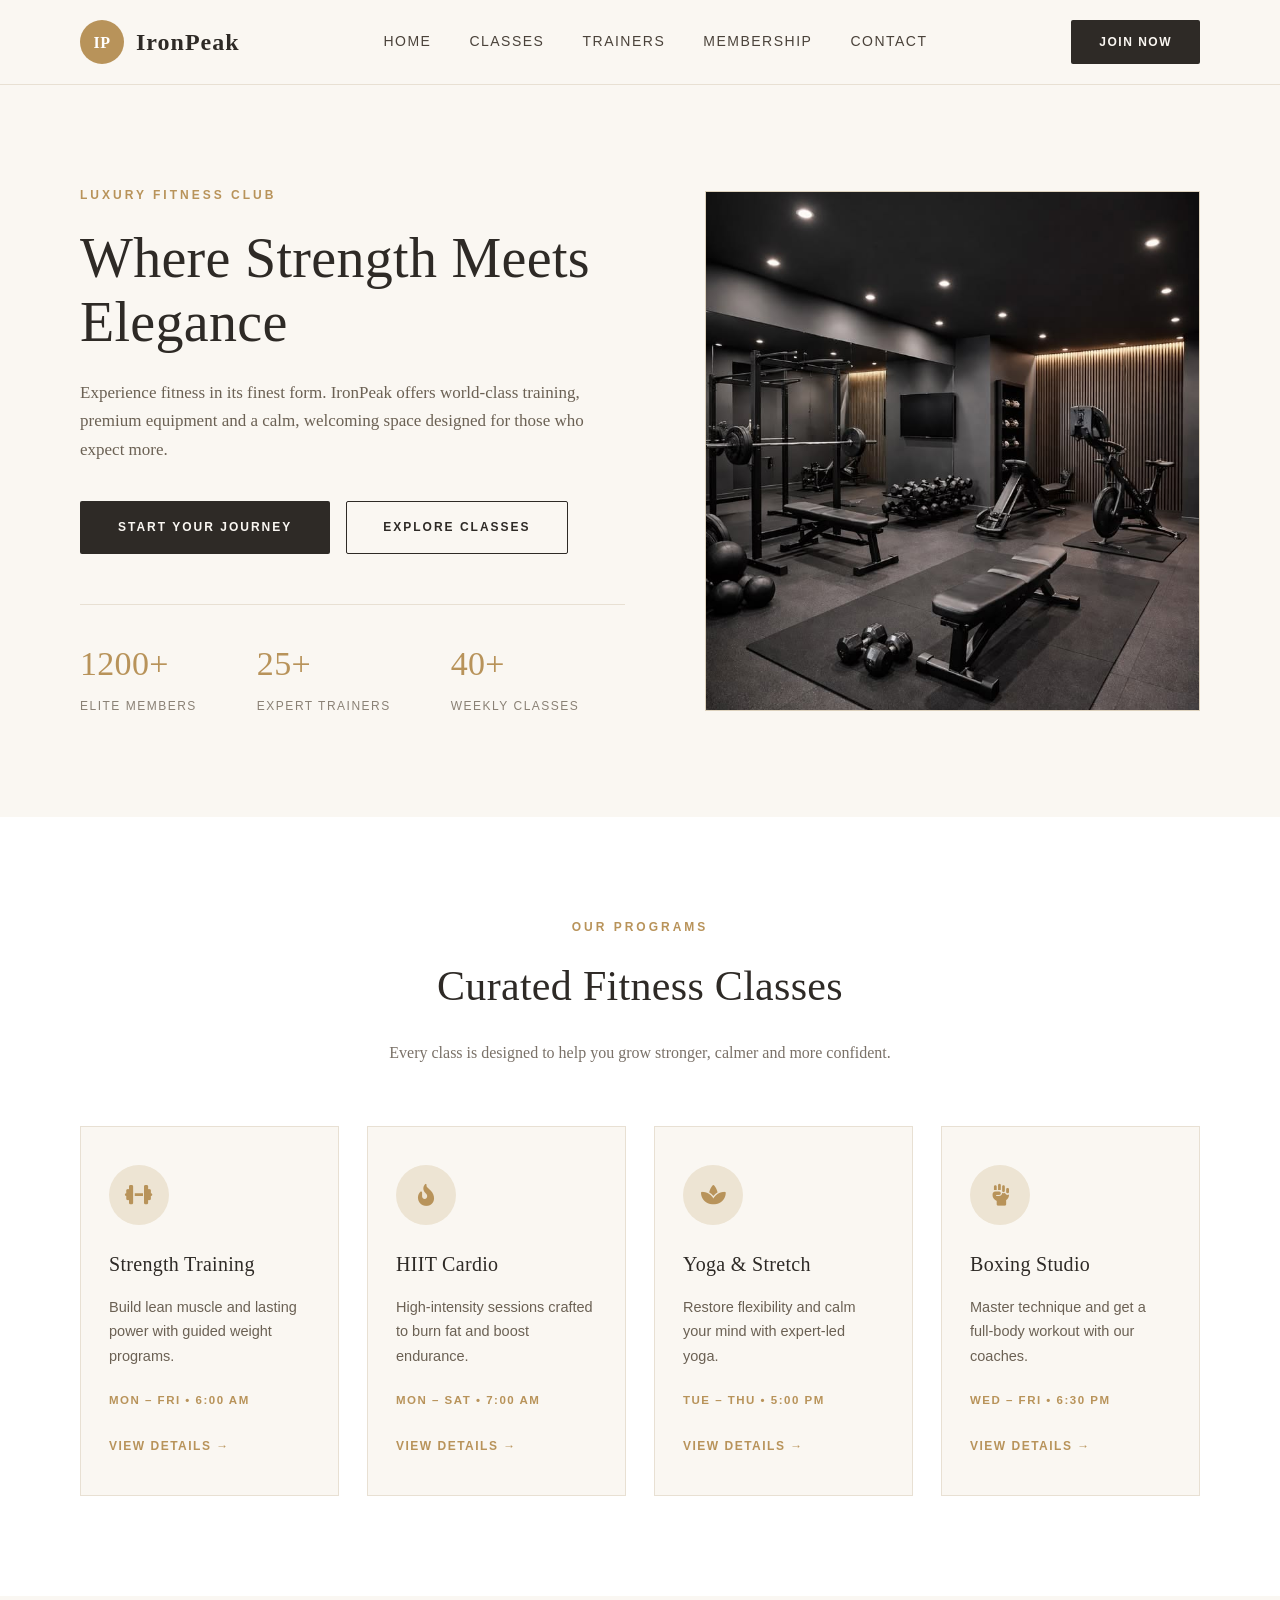
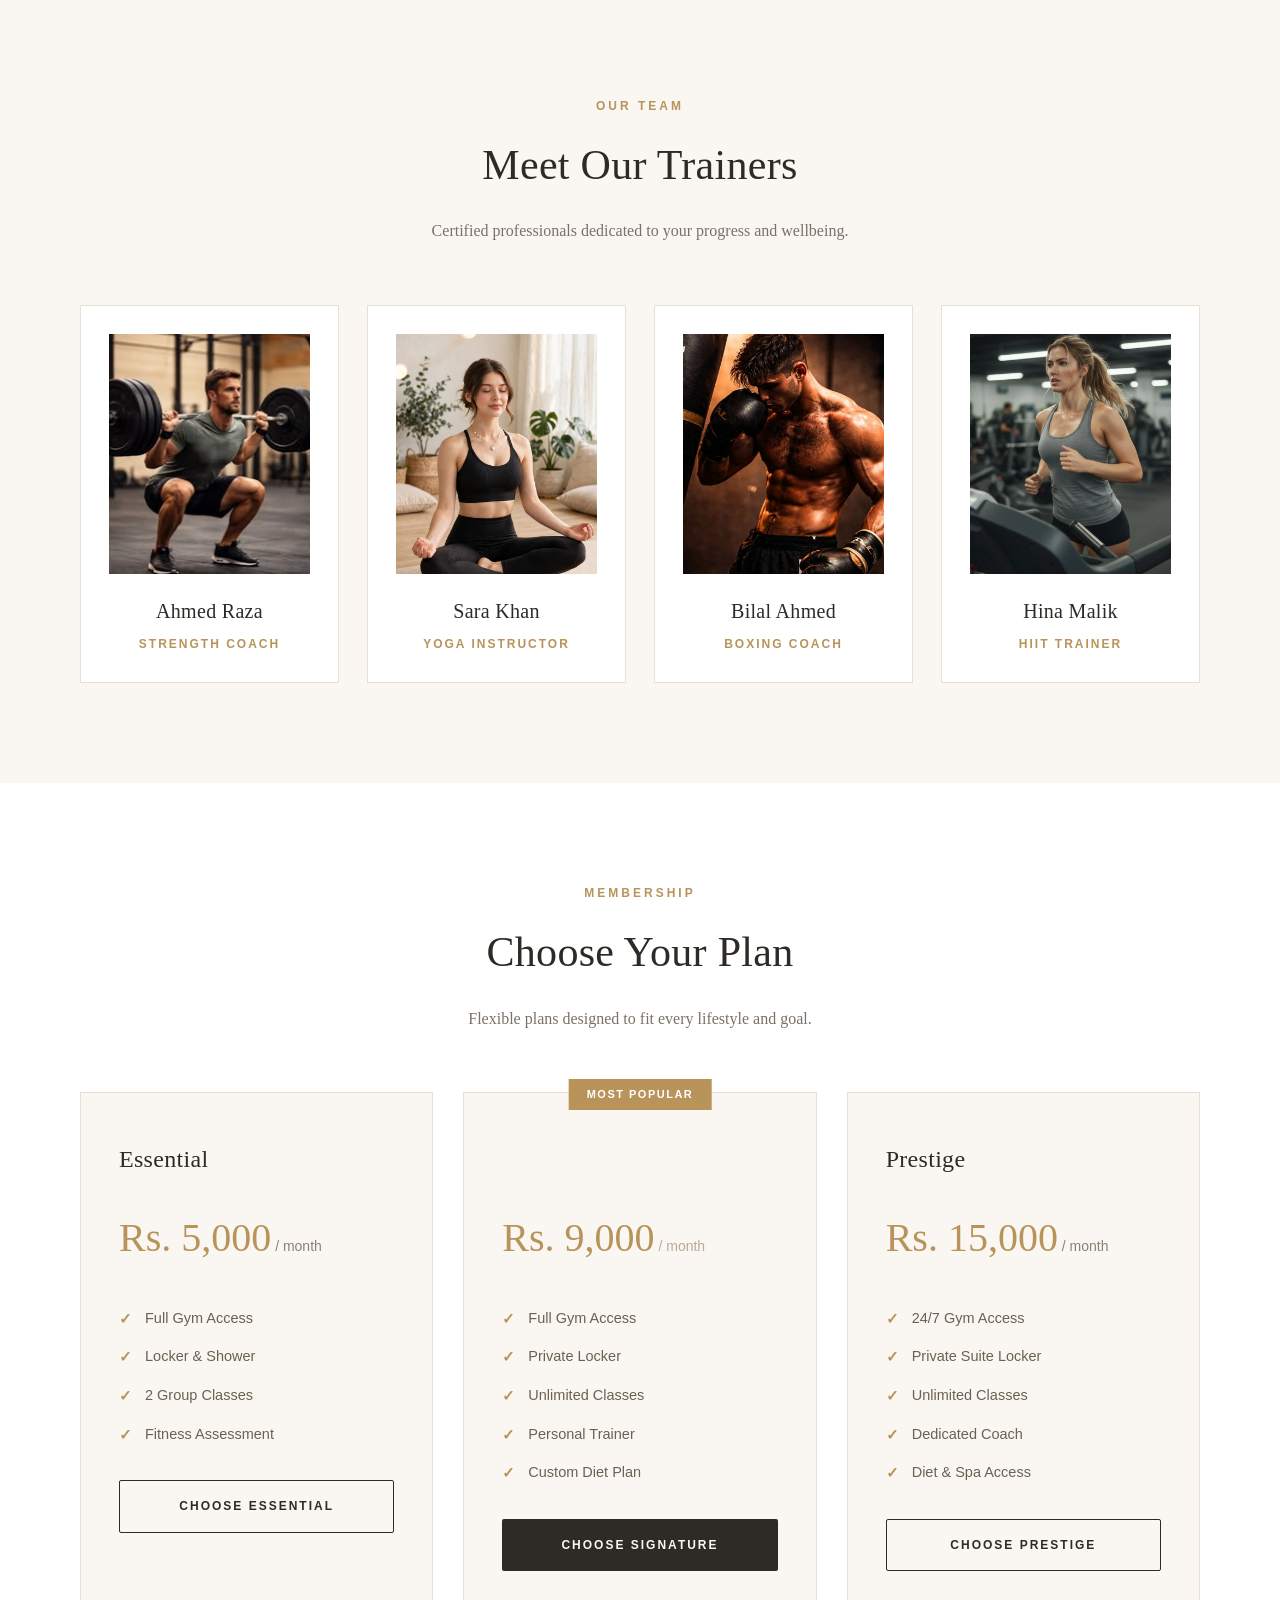
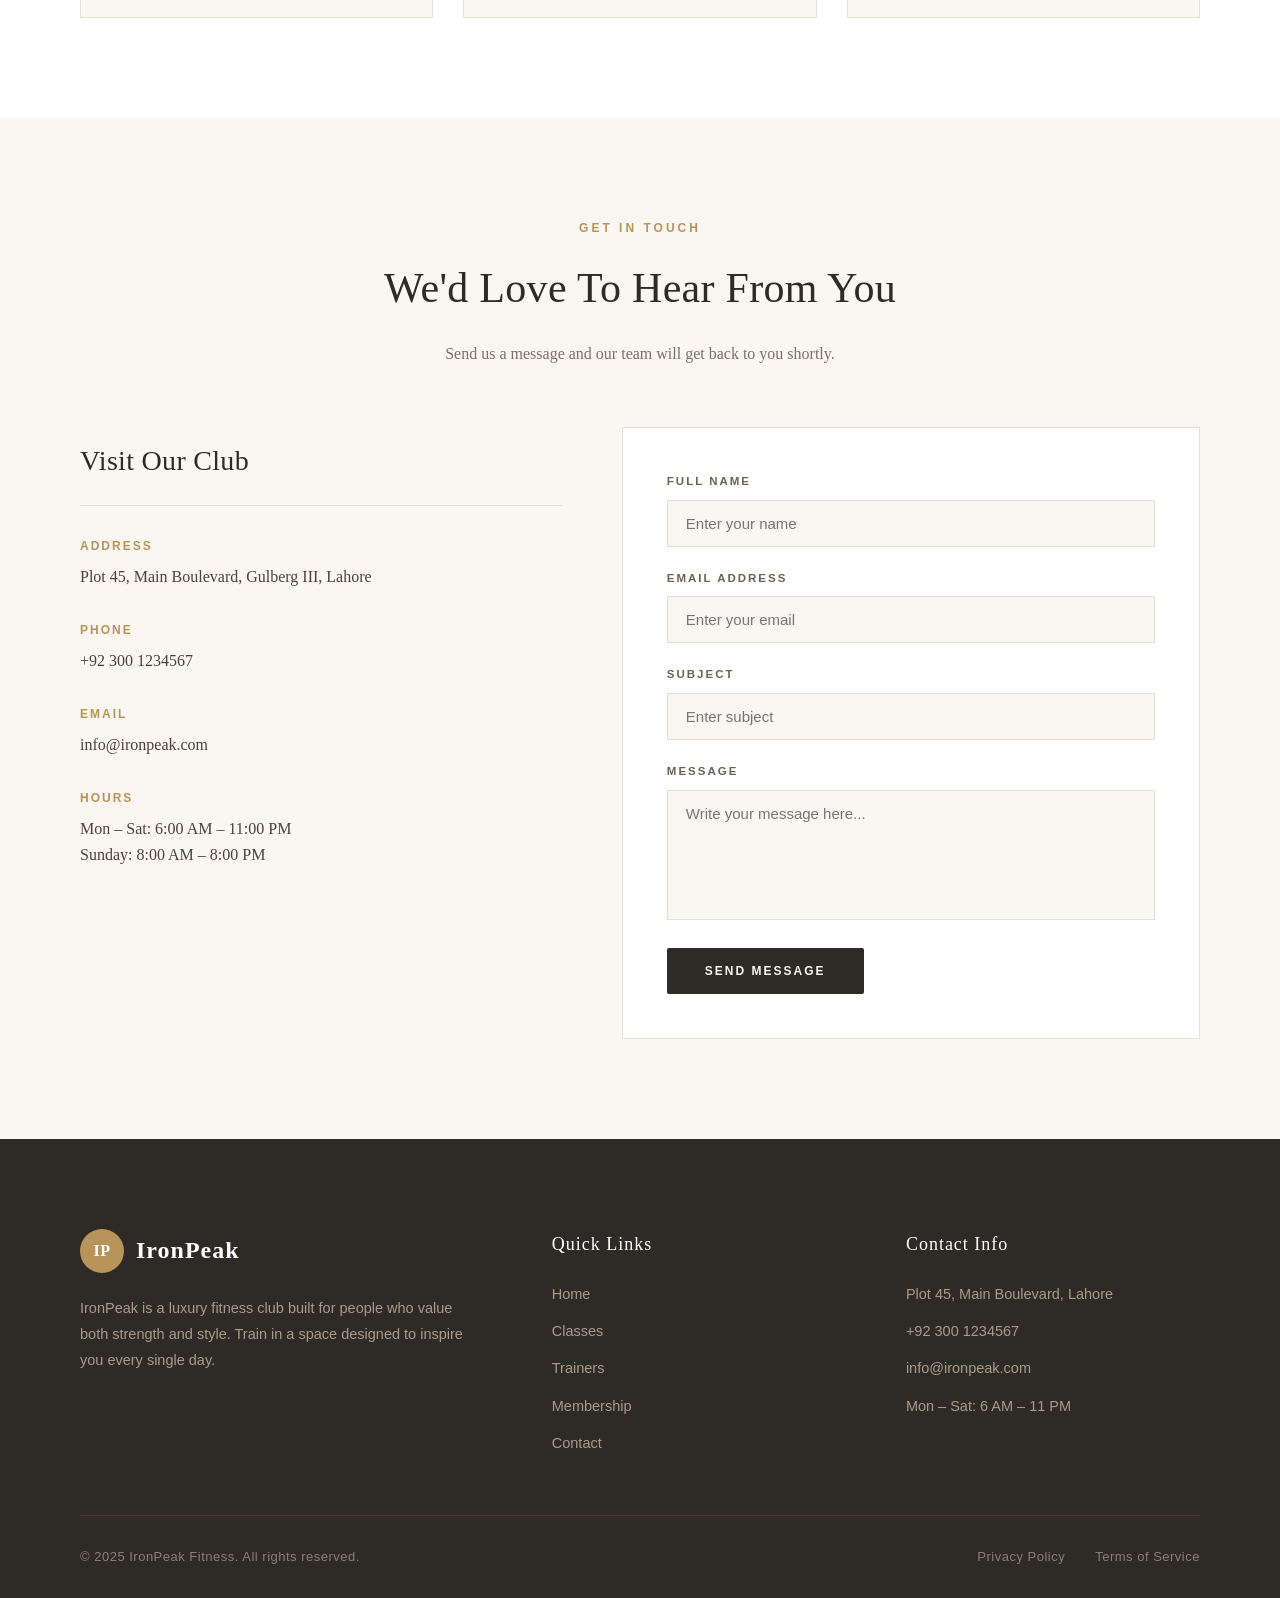
==== commit bf3e22f6: "bug fixing" ====
--- a/index.html
+++ b/index.html
@@ -223,9 +223,9 @@
               <li>Dedicated Coach</li>
               <li>Diet &amp; Spa Access</li>
             </ul>
-            <<a href="prestige-plan.html" class="btn-outline"
-              >Choose Prestige</a
-            >
+            <a href="prestige-plan.html" class="btn-outline"
+              >Choose Prestige</a>
+            
           </div>
         </div>
       </div>
--- a/style.css
+++ b/style.css
@@ -24,6 +24,29 @@
   font-family: "Georgia", serif;
   font-weight: normal;
   letter-spacing: 0.3px;
+}
+
+.btn {
+    background-color: #2e2a26;
+    color: #faf7f2;
+    border: none;
+    padding: 16px 38px;
+    font-family: Arial, sans-serif;
+    font-size: 12px;
+    letter-spacing: 2px;
+    text-transform: uppercase;
+    font-weight: bold;
+    cursor: pointer;
+    border-radius: 2px;
+    text-decoration: none;
+    display: inline-block;
+    text-align: center;
+    transition: background-color 0.3s ease, transform 0.3s ease;
+}
+
+.btn:hover {
+    background-color: #b8935a;
+    transform: translateY(-2px);
 }
 
 /* ===== CONTAINER (this fixes "corner" problem) ===== */
@@ -87,41 +110,61 @@
   gap: 38px;
 }
 
+
 .nav a {
-  color: #4a423a;
-  text-decoration: none;
-  font-family: Arial, sans-serif;
-  font-size: 14px;
-  letter-spacing: 1.5px;
-  text-transform: uppercase;
-  font-weight: 500;
-}
-
+    color: #4a423a;
+    text-decoration: none;
+    font-family: Arial, sans-serif;
+    font-size: 14px;
+    letter-spacing: 1.5px;
+    text-transform: uppercase;
+    font-weight: 500;
+    position: relative;
+    transition: color 0.3s ease;
+}
+
+/* Hover pe gold color */
 .nav a:hover {
-  color: #b8935a;
+    color: #b8935a;
+}
+
+/* Hover pe neeche chhoti gold line */
+.nav a::after {
+    content: "";
+    position: absolute;
+    left: 0;
+    bottom: -6px;
+    width: 0;
+    height: 1.5px;
+    background-color: #b8935a;
+    transition: width 0.3s ease;
+}
+
+.nav a:hover::after {
+    width: 100%;
 }
 
 .btn-header {
-  background-color: #2e2a26;
-  color: #faf7f2;
-  border: none;
-  padding: 12px 28px;
-  font-family: Arial, sans-serif;
-  font-size: 12px;
-  letter-spacing: 1.5px;
-  text-transform: uppercase;
-  font-weight: bold;
-  cursor: pointer;
-  border-radius: 2px;
-  text-decoration: none;
-  display: inline-block;
-  text-align: center;
+    background-color: #2e2a26;
+    color: #faf7f2;
+    border: none;
+    padding: 12px 28px;
+    font-family: Arial, sans-serif;
+    font-size: 12px;
+    letter-spacing: 1.5px;
+    text-transform: uppercase;
+    font-weight: bold;
+    cursor: pointer;
+    border-radius: 2px;
+    text-decoration: none;
+    display: inline-block;
+    text-align: center;
+    transition: background-color 0.3s ease;
 }
 
 .btn-header:hover {
-  background-color: #b8935a;
-}
-
+    background-color: #b8935a;
+}
 /* ===== BUTTONS ===== */
 .btn {
   background-color: #2e2a26;
@@ -142,22 +185,27 @@
 }
 
 .btn-outline {
-  background-color: transparent;
-  color: #2e2a26;
-  border: 1px solid #2e2a26;
-  padding: 15px 36px;
-  font-family: Arial, sans-serif;
-  font-size: 12px;
-  letter-spacing: 2px;
-  text-transform: uppercase;
-  font-weight: bold;
-  cursor: pointer;
-  border-radius: 2px;
+    background-color: transparent;
+    color: #2e2a26;
+    border: 1px solid #2e2a26;
+    padding: 15px 36px;
+    font-family: Arial, sans-serif;
+    font-size: 12px;
+    letter-spacing: 2px;
+    text-transform: uppercase;
+    font-weight: bold;
+    cursor: pointer;
+    border-radius: 2px;
+    text-decoration: none;
+    display: inline-block;
+    text-align: center;
+    transition: all 0.3s ease;
 }
 
 .btn-outline:hover {
-  background-color: #2e2a26;
-  color: #faf7f2;
+    background-color: #2e2a26;
+    color: #faf7f2;
+    transform: translateY(-2px);
 }
 
 /* ===== HERO SECTION ===== */
@@ -269,11 +317,13 @@
 }
 
 .hero-image img {
-  width: 100%;
-  height: 100%;
-  object-fit: cover;
-  display: block;
-}
+    width: 100%;
+    height: 100%;
+    object-fit: cover;
+    display: block;
+    animation: slowZoom 4s ease-in-out infinite alternate;
+}
+
 /* ===== SECTION HEAD (shared) ===== */
 .section-head {
   text-align: center;
@@ -315,28 +365,36 @@
 }
 
 .class-card {
-  background-color: #faf7f2;
-  border: 1px solid #e8e0d3;
-  padding: 38px 28px;
-  display: grid;
-  gap: 14px;
-  transition: 0.3s;
+    background-color: #faf7f2;
+    border: 1px solid #e8e0d3;
+    padding: 38px 28px;
+    display: grid;
+    gap: 14px;
+    transition: border-color 0.3s ease, transform 0.3s ease, box-shadow 0.3s ease;
 }
 
 .class-card:hover {
-  border-color: #b8935a;
-  transform: translateY(-5px);
+    border-color: #b8935a;
+    transform: translateY(-6px);
+    box-shadow: 0 10px 25px rgba(46, 42, 38, 0.08);
 }
 
 .class-icon {
-  width: 60px;
-  height: 60px;
-  background-color: #ede4d3;
-  display: grid;
-  place-items: center;
-  border-radius: 50%;
-  margin-bottom: 8px;
-  color: #b8935a;
+    width: 60px;
+    height: 60px;
+    background-color: #ede4d3;
+    display: grid;
+    place-items: center;
+    border-radius: 50%;
+    margin-bottom: 8px;
+    color: #b8935a;
+    transition: background-color 0.3s ease, color 0.3s ease, transform 0.3s ease;
+}
+
+.class-card:hover .class-icon {
+    background-color: #b8935a;
+    color: #ffffff;
+    transform: rotate(-6deg) scale(1.05);
 }
 
 .class-icon i {
@@ -366,19 +424,21 @@
 }
 
 .card-link {
-  color: #b8935a;
-  text-decoration: none;
-  font-family: Arial, sans-serif;
-  font-size: 12px;
-  letter-spacing: 1.5px;
-  text-transform: uppercase;
-  font-weight: bold;
-  margin-top: 10px;
-  display: inline-block;
+    color: #b8935a;
+    text-decoration: none;
+    font-family: Arial, sans-serif;
+    font-size: 12px;
+    letter-spacing: 1.5px;
+    text-transform: uppercase;
+    font-weight: bold;
+    margin-top: 12px;
+    display: inline-block;
+    transition: color 0.3s ease, letter-spacing 0.3s ease;
 }
 
 .card-link:hover {
-  color: #2e2a26;
+    color: #2e2a26;
+    letter-spacing: 2.5px;
 }
 
 /* ===== TRAINERS SECTION ===== */
@@ -394,34 +454,36 @@
 }
 
 .trainer-card {
-  background-color: #ffffff;
-  border: 1px solid #e8e0d3;
-  padding: 28px;
-  text-align: center;
-  transition: 0.3s;
+    background-color: #ffffff;
+    border: 1px solid #e8e0d3;
+    padding: 28px;
+    text-align: center;
+    transition: border-color 0.3s ease, transform 0.3s ease, box-shadow 0.3s ease;
 }
 
 .trainer-card:hover {
-  border-color: #b8935a;
+    border-color: #b8935a;
+    transform: translateY(-6px);
+    box-shadow: 0 10px 25px rgba(46, 42, 38, 0.08);
 }
 
 .trainer-photo {
-  height: 240px;
-  background-color: #ede4d3;
-  overflow: hidden;
-  margin-bottom: 20px;
+    height: 240px;
+    background-color: #ede4d3;
+    overflow: hidden;
+    margin-bottom: 20px;
 }
 
 .trainer-photo img {
-  width: 100%;
-  height: 100%;
-  object-fit: cover;
-  display: block;
-  transition: 0.4s;
+    width: 100%;
+    height: 100%;
+    object-fit: cover;
+    display: block;
+    transition: transform 0.5s ease;
 }
 
 .trainer-card:hover .trainer-photo img {
-  transform: scale(1.05);
+    transform: scale(1.08);
 }
 
 .trainer-card h3 {
@@ -452,20 +514,20 @@
 }
 
 .plan-card {
-  background-color: #faf7f2;
-  border: 1px solid #e8e0d3;
-  padding: 46px 38px;
-  display: grid;
-  gap: 24px;
-  align-content: start;
-  position: relative;
-  transition: 0.3s;
-}
-
-.plan-card.featured {
-  background-color: #2e2a26;
-  color: #faf7f2;
-  border: 1px solid #b8935a;
+    background-color: #faf7f2;
+    border: 1px solid #e8e0d3;
+    padding: 46px 38px;
+    display: grid;
+    gap: 24px;
+    align-content: start;
+    position: relative;
+    transition: border-color 0.3s ease, transform 0.3s ease, box-shadow 0.3s ease;
+}
+
+.plan-card:hover {
+    border-color: #b8935a;
+    transform: translateY(-6px);
+    box-shadow: 0 10px 25px rgba(46, 42, 38, 0.08);
 }
 
 .plan-tag {
@@ -516,11 +578,20 @@
 }
 
 .plan-list li {
-  font-family: Arial, sans-serif;
-  font-size: 14.5px;
-  color: #6b6154;
-  padding-left: 26px;
-  position: relative;
+    font-family: Arial, sans-serif;
+    font-size: 14.5px;
+    color: #6b6154;
+    padding-left: 26px;
+    position: relative;
+    transition: color 0.3s ease;
+}
+
+.plan-card:hover .plan-list li {
+    color: #2e2a26;
+}
+
+.plan-card.featured:hover .plan-list li {
+    color: #2e2a26;
 }
 
 .plan-list li::before {
@@ -530,10 +601,6 @@
   color: #b8935a;
   font-weight: bold;
   font-size: 15px;
-}
-
-.plan-card.featured .plan-list li {
-  color: #d8d0c2;
 }
 
 /* ===== CONTACT SECTION ===== */
@@ -829,15 +896,15 @@
 }
 
 .footer-list a {
-  color: #a89d8c;
-  text-decoration: none;
-  transition: 0.3s;
+    color: #a89d8c;
+    text-decoration: none;
+    transition: color 0.3s ease, padding-left 0.3s ease;
 }
 
 .footer-list a:hover {
-  color: #b8935a;
-}
-
+    color: #b8935a;
+    padding-left: 5px;
+}
 .footer-bottom {
   display: grid;
   grid-template-columns: 1fr auto;
